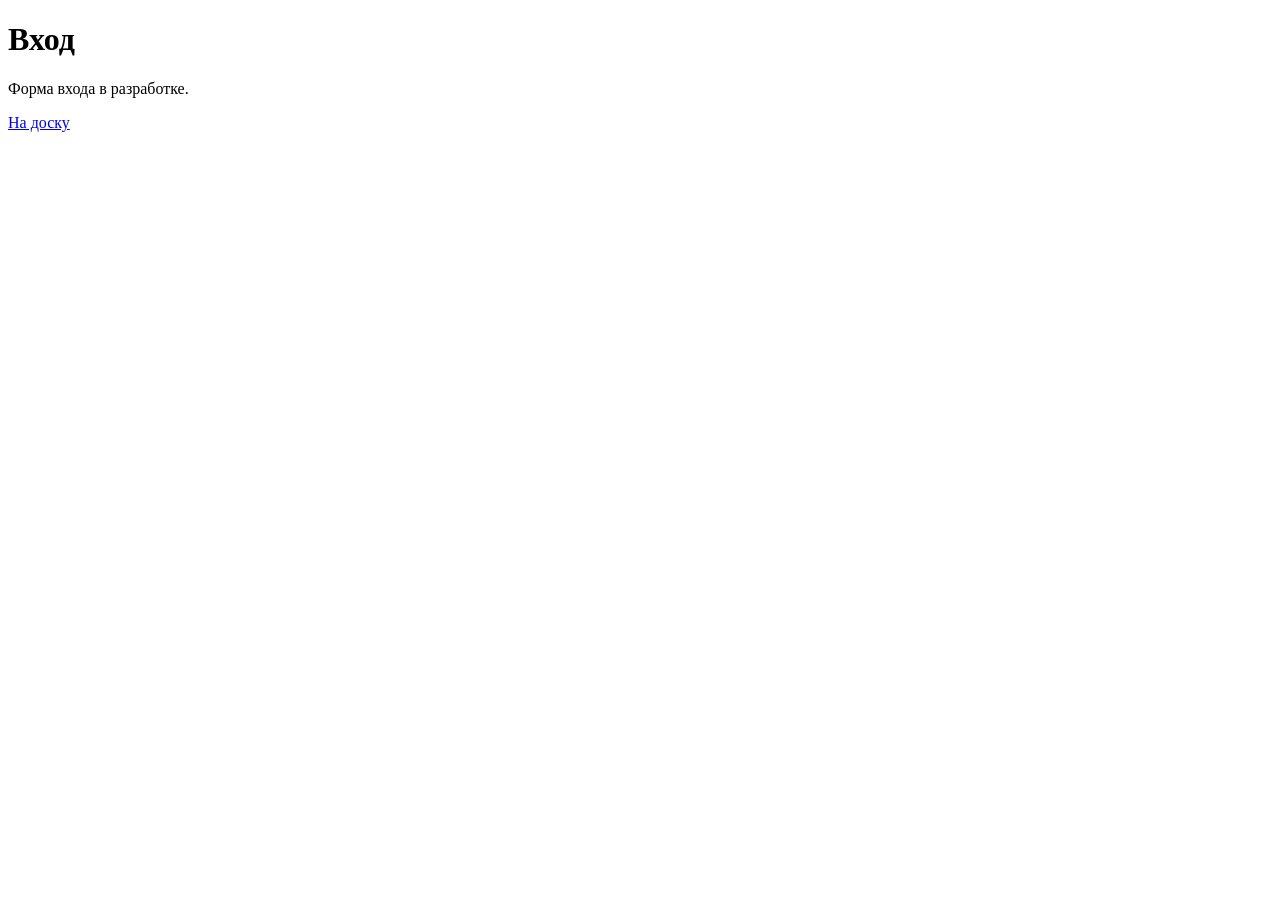
==== web/login.html @ 8d338f23 "Этап 0-3: скаффолд, модель, auth, задачи, тесты (16 тестов, go test OK) - go.mod + 4 зависимости (pg" ====
<!DOCTYPE html>
<html lang="ru">
<head>
  <meta charset="utf-8">
  <meta name="viewport" content="width=device-width, initial-scale=1">
  <title>Tracker — вход</title>
</head>
<body>
  <!-- Заглушка: страницу входа реализует FE2 (web/*.html). -->
  <h1>Вход</h1>
  <p>Форма входа в разработке.</p>
  <p><a href="/">На доску</a></p>
</body>
</html>
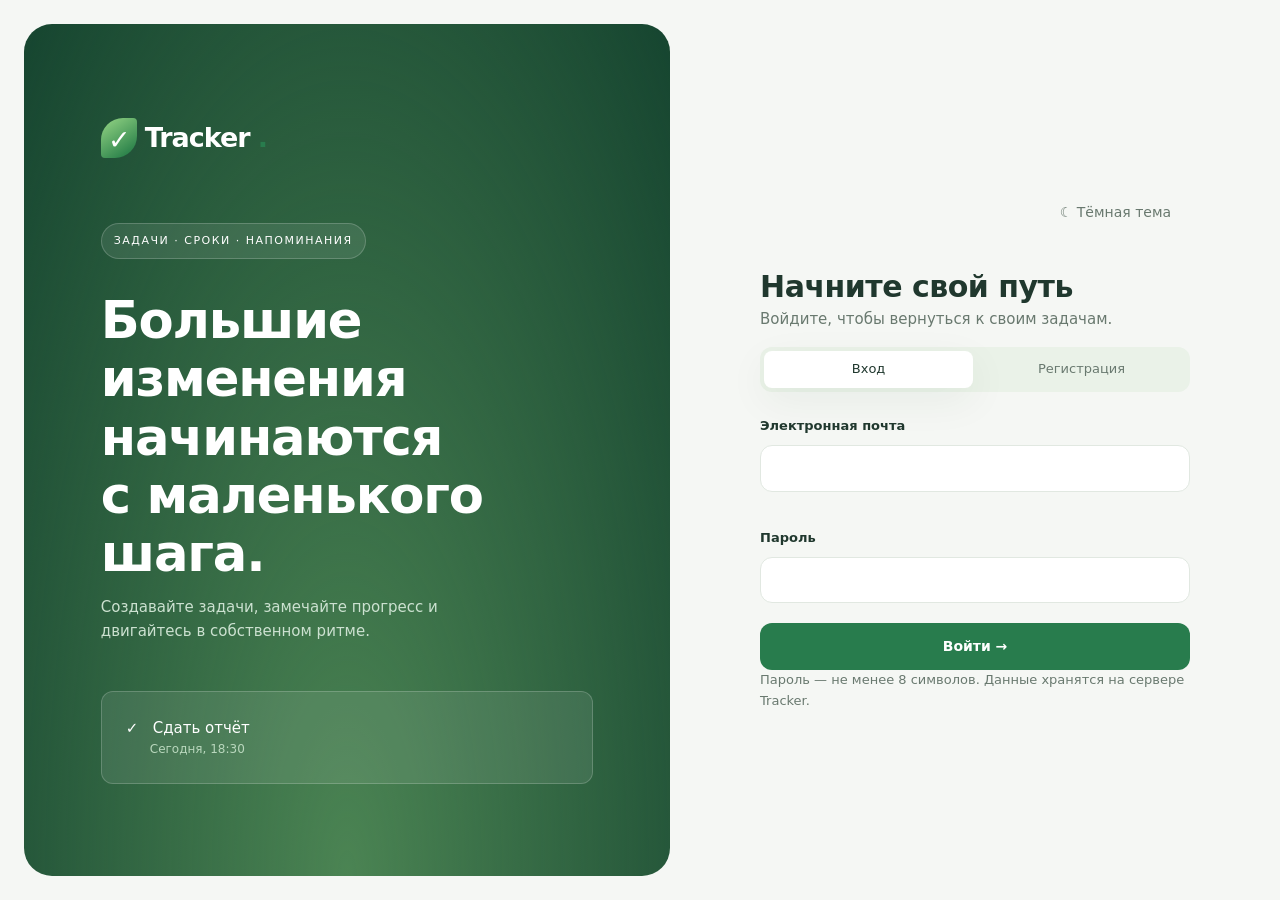
==== commit e6665ed9: "FE: фронтенд для web/ — дашборд, доска, список, напоминания, push" ====
--- a/web/login.html
+++ b/web/login.html
@@ -1,14 +1,63 @@
-<!DOCTYPE html>
+<!doctype html>
 <html lang="ru">
 <head>
   <meta charset="utf-8">
   <meta name="viewport" content="width=device-width, initial-scale=1">
   <title>Tracker — вход</title>
+  <link rel="stylesheet" href="css/tokens.css">
+  <link rel="stylesheet" href="css/base.css">
+  <link rel="stylesheet" href="css/components.css">
+  <link rel="stylesheet" href="css/pages.css">
+  <script type="module" src="js/app.js"></script>
 </head>
-<body>
-  <!-- Заглушка: страницу входа реализует FE2 (web/*.html). -->
-  <h1>Вход</h1>
-  <p>Форма входа в разработке.</p>
-  <p><a href="/">На доску</a></p>
+<body class="login">
+  <main class="login-layout">
+    <section class="login-story">
+      <a class="brand" href="login.html" aria-label="Tracker">
+        <span class="brand-icon" aria-hidden="true">✓</span>
+        Tracker<span class="dot">.</span>
+      </a>
+      <span class="pill">ЗАДАЧИ · СРОКИ · НАПОМИНАНИЯ</span>
+      <h1>Большие изменения<br>начинаются<br>с маленького шага.</h1>
+      <p>Создавайте задачи, замечайте прогресс и двигайтесь в собственном ритме.</p>
+      <div class="sample">✓ &nbsp; Сдать отчёт <span>Сегодня, 18:30</span></div>
+    </section>
+
+    <section class="login-form">
+      <button class="btn btn-ghost" type="button" data-theme-toggle>Сменить тему</button>
+      <h2 id="formTitle">Начните свой путь</h2>
+      <p id="formHint">Войдите, чтобы вернуться к своим задачам.</p>
+
+      <div class="auth-switch" role="tablist" aria-label="Вход или регистрация">
+        <button type="button" role="tab" data-mode="login" aria-selected="true">Вход</button>
+        <button type="button" role="tab" data-mode="register" aria-selected="false">Регистрация</button>
+      </div>
+
+      <form id="loginForm" novalidate>
+        <label class="field" id="nameField" for="name" hidden>Имя
+          <input id="name" name="name" type="text" maxlength="100" autocomplete="name">
+          <span class="field-error" data-error="name"></span>
+        </label>
+
+        <label class="field" for="email">Электронная почта
+          <input id="email" name="email" type="email" maxlength="254" autocomplete="email" required>
+          <span class="field-error" data-error="email"></span>
+        </label>
+
+        <label class="field" for="password">Пароль
+          <input id="password" name="password" type="password" autocomplete="current-password" required>
+          <span class="field-error" data-error="password"></span>
+        </label>
+
+        <p class="form-error" id="formError" role="alert" hidden></p>
+
+        <button class="btn btn-primary" type="submit" id="submitAuth">Войти →</button>
+      </form>
+
+      <p class="muted">Пароль — не менее 8 символов. Данные хранятся на сервере Tracker.</p>
+    </section>
+  </main>
+
+  <div class="toasts" id="toasts" role="status" aria-live="polite"></div>
 </body>
 </html>
--- a/web/css/tokens.css
+++ b/web/css/tokens.css
@@ -0,0 +1,209 @@
+/*
+ * Дизайн-токены Tracker.
+ * Единственный источник цветов, размеров и шрифтов.
+ * Палитра сохранена из исходного макета demo_web (зелёная тема).
+ */
+:root {
+  color-scheme: light;
+
+  /* Палитра */
+  --c-bg: #f5f7f4;
+  --c-surface: #ffffff;
+  --c-surface-2: #eaf2e8;
+  --c-border: #e1e8e1;
+  --c-border-strong: #c8d6c9;
+  --c-text: #20382e;
+  --c-text-2: #69796f;
+  --c-text-3: #8a9a8e;
+  --c-accent: #287c4d;
+  --c-accent-hover: #1f6340;
+  --c-accent-soft: #eaf2e8;
+  --c-on-accent: #ffffff;
+  --c-danger: #b42318;
+  --c-danger-hover: #912018;
+  --c-danger-soft: #fde8e6;
+  --c-warn: #b54708;
+  --c-warn-soft: #fdf0d5;
+  --c-ok: #287c4d;
+  --c-ok-soft: #e3f2e6;
+  --c-prio-low: #69796f;
+  --c-prio-medium: #b54708;
+  --c-prio-high: #b42318;
+  --c-hero: #194d36;
+  --c-hero-glow: #5c9164;
+  --c-hero-text: #d5e6d6;
+  --c-login: #164530;
+  --c-login-glow: #4b8453;
+  --c-login-text: #cce1d0;
+  --c-brand-1: #97d786;
+  --c-brand-2: #187340;
+  --c-backdrop: #0d211b99;
+  --c-overlay: #ffffff17;
+  --c-overlay-line: #ffffff30;
+  --c-hero-muted: #b9d7bd;
+  --c-ring: #b3df9a;
+  --c-skeleton: #e6ede6;
+  --c-skeleton-hi: #f3f7f2;
+  --c-toast-bg: #20382e;
+  --c-toast-text: #f5f7f4;
+  --c-white: #ffffff;
+
+  /* Типографика */
+  --font: system-ui, -apple-system, "Segoe UI", Roboto, "Noto Sans", sans-serif;
+  --fs-11: .6875rem;
+  --fs-12: .75rem;
+  --fs-13: .8125rem;
+  --fs-14: .875rem;
+  --fs-15: .9375rem;
+  --fs-16: 1rem;
+  --fs-20: 1.25rem;
+  --fs-22: 1.375rem;
+  --fs-24: 1.5rem;
+  --fs-27: 1.6875rem;
+  --fs-30: 1.875rem;
+  --fs-32: 2rem;
+  --fs-34: 2.125rem;
+  --fs-38: 2.375rem;
+  --fs-40: 2.5rem;
+  --fs-56: 3.5rem;
+  --fs-h1: clamp(var(--fs-30), 3vw, var(--fs-40));
+  --fs-login-h1: clamp(var(--fs-34), 4vw, var(--fs-56));
+  --lh-tight: 1.14;
+  --lh-title: 1.2;
+  --lh-title-sm: 1.35;
+  --lh-body: 1.6;
+  --fw-normal: 400;
+  --fw-medium: 600;
+  --fw-bold: 700;
+  --fw-extra: 750;
+  --ls-tight: -1.2px;
+  --ls-tight-sm: -.5px;
+  --ls-wide: 1.8px;
+  --ls-wider: 1.5px;
+  --ls-brand: -1px;
+  --ls-badge: .04em;
+
+  /* Отступы: шкала 4px */
+  --s-1: 4px;
+  --s-2: 8px;
+  --s-3: 12px;
+  --s-4: 16px;
+  --s-5: 24px;
+  --s-6: 32px;
+  --s-7: 48px;
+  --s-8: 64px;
+  --s-hero: 32px 38px;
+  --s-hero-sm: 26px;
+  --s-hero-xs: 24px 20px;
+  --s-sidebar: 32px 22px;
+  --s-sidebar-md: 24px 14px;
+  --s-sidebar-sm: 16px;
+  --s-btn: 11px 18px;
+  --s-btn-sm: 4px 8px;
+  --s-btn-xs: 2px 8px;
+  --s-login: clamp(30px, 6vw, 90px);
+  --s-login-sm: 30px;
+
+  /* Радиусы */
+  --r-sm: 4px;
+  --r-md: 8px;
+  --r-lg: 12px;
+  --r-xl: 18px;
+  --r-2xl: 22px;
+  --r-3xl: 28px;
+  --r-pill: 30px;
+  --r-brand: 22px 4px 22px 4px;
+  --r-bar: 7px 7px 0 0;
+  --r-full: 50%;
+
+  /* Тени и движение */
+  --sh-1: 0 12px 40px #163b2010;
+  --sh-2: 0 18px 50px #163b2026;
+  --sh-ring: 0 0 0 3px #287c4d33;
+  --dur: 150ms;
+  --dur-slow: 300ms;
+  --dur-shimmer: 1.4s;
+  --blur: 4px;
+
+  /* Размеры */
+  --bw-1: 1px;
+  --bw-2: 2px;
+  --bw-3: 3px;
+  --bw-7: 7px;
+  --bw-10: 10px;
+  --w-sidebar: 240px;
+  --w-sidebar-md: 200px;
+  --w-content: 1600px;
+  --w-search: 440px;
+  --w-dialog: min(480px, 92vw);
+  --w-dialog-lg: min(640px, 92vw);
+  --w-login-form: 430px;
+  --w-login-story: 420px;
+  --w-topbar-date: 160px;
+  --w-table-min: 760px;
+  --w-insight-min: 240px;
+  --size-brand-w: 36px;
+  --size-brand-h: 40px;
+  --size-ring: 150px;
+  --size-ring-sm: 100px;
+  --size-check: 44px;
+  --size-icon: 40px;
+  --size-avatar: 34px;
+  --size-dot: 7px;
+  --size-badge: 18px;
+  --size-bell: 42px;
+  --size-toast-max: 360px;
+  --size-skeleton-card: 84px;
+  --h-textarea: 96px;
+  --h-notifications: 60vh;
+  --z-header: 5;
+  --z-toast: 20;
+}
+
+[data-theme="dark"] {
+  color-scheme: dark;
+
+  --c-bg: #101a16;
+  --c-surface: #19271f;
+  --c-surface-2: #243d2e;
+  --c-border: #304237;
+  --c-border-strong: #3f5748;
+  --c-text: #e7efe8;
+  --c-text-2: #a2b4a6;
+  --c-text-3: #7f9284;
+  --c-accent: #90d7a5;
+  --c-accent-hover: #a9e5bb;
+  --c-accent-soft: #243d2e;
+  --c-on-accent: #101a16;
+  --c-danger: #f97066;
+  --c-danger-hover: #ff8f87;
+  --c-danger-soft: #3a1d1b;
+  --c-warn: #fdb022;
+  --c-warn-soft: #3a2a12;
+  --c-ok: #90d7a5;
+  --c-ok-soft: #1f3a29;
+  --c-prio-low: #a2b4a6;
+  --c-prio-medium: #fdb022;
+  --c-prio-high: #f97066;
+  --c-hero: #143726;
+  --c-hero-glow: #2f6b47;
+  --c-hero-text: #cfe3d2;
+  --c-login: #0f2b1e;
+  --c-login-glow: #2c5c3d;
+  --c-login-text: #c2d8c6;
+  --c-brand-1: #8fd07e;
+  --c-brand-2: #145c33;
+  --c-backdrop: #050d0a99;
+  --c-overlay: #ffffff10;
+  --c-overlay-line: #ffffff24;
+  --c-hero-muted: #a8c4ad;
+  --c-ring: #7fbd88;
+  --c-skeleton: #22352a;
+  --c-skeleton-hi: #2c4435;
+  --c-toast-bg: #e7efe8;
+  --c-toast-text: #101a16;
+  --c-white: #ffffff;
+  --sh-1: 0 12px 40px #0002;
+  --sh-2: 0 18px 50px #0004;
+  --sh-ring: 0 0 0 3px #90d7a533;
+}
--- a/web/css/base.css
+++ b/web/css/base.css
@@ -0,0 +1,331 @@
+/*
+ * База: reset, типографика, каркас страницы и навигация.
+ * Все значения — из tokens.css.
+ */
+*,
+*::before,
+*::after {
+  box-sizing: border-box;
+}
+
+html {
+  color-scheme: light;
+}
+
+html[data-theme="dark"] {
+  color-scheme: dark;
+}
+
+body {
+  margin: 0;
+  background: var(--c-bg);
+  color: var(--c-text);
+  font-family: var(--font);
+  font-size: var(--fs-15);
+  line-height: var(--lh-body);
+}
+
+h1,
+h2,
+h3,
+p,
+figure {
+  margin: 0;
+}
+
+h1 {
+  margin: var(--s-2) 0 var(--s-3);
+  font-size: var(--fs-h1);
+  line-height: var(--lh-title);
+  letter-spacing: var(--ls-tight);
+}
+
+h2 {
+  font-size: var(--fs-22);
+  line-height: var(--lh-title-sm);
+  letter-spacing: var(--ls-tight-sm);
+}
+
+h3 {
+  font-size: var(--fs-16);
+  line-height: var(--lh-title-sm);
+}
+
+p {
+  color: var(--c-text-2);
+}
+
+a {
+  color: inherit;
+  text-decoration: none;
+}
+
+button,
+input,
+select,
+textarea {
+  font: inherit;
+}
+
+button,
+a,
+input,
+select,
+textarea {
+  touch-action: manipulation;
+}
+
+button {
+  cursor: pointer;
+}
+
+img,
+svg {
+  max-width: 100%;
+}
+
+[hidden] {
+  display: none !important;
+}
+
+:focus-visible {
+  outline: var(--bw-3) solid var(--c-accent);
+  outline-offset: var(--s-1);
+}
+
+.visually-hidden {
+  position: absolute;
+  width: var(--bw-1);
+  height: var(--bw-1);
+  padding: 0;
+  margin: calc(var(--bw-1) * -1);
+  overflow: hidden;
+  clip: rect(0 0 0 0);
+  white-space: nowrap;
+  border: 0;
+}
+
+.muted {
+  color: var(--c-text-2);
+  font-size: var(--fs-13);
+}
+
+.spacer {
+  margin-left: auto;
+}
+
+/* Каркас страницы */
+.sidebar {
+  display: grid;
+  grid-template-columns: 1fr auto;
+  align-items: center;
+  gap: var(--s-3);
+  padding: var(--s-sidebar-sm);
+  background: var(--c-surface);
+  border-bottom: var(--bw-1) solid var(--c-border);
+}
+
+.workspace {
+  padding: 0 var(--s-4);
+}
+
+.topbar {
+  display: flex;
+  flex-wrap: wrap;
+  align-items: center;
+  justify-content: space-between;
+  gap: var(--s-3);
+  padding: var(--s-3) 0;
+  border-bottom: var(--bw-1) solid var(--c-border);
+  color: var(--c-text-2);
+  font-size: var(--fs-13);
+}
+
+.topbar-date {
+  max-width: var(--w-topbar-date);
+}
+
+.topbar-actions {
+  display: flex;
+  flex-wrap: wrap;
+  align-items: center;
+  justify-content: flex-end;
+  gap: var(--s-2);
+}
+
+.view {
+  padding-top: var(--s-5);
+}
+
+.footer {
+  padding: var(--s-6) 0;
+  color: var(--c-text-2);
+  font-size: var(--fs-12);
+  text-align: center;
+}
+
+/* Бренд */
+.brand {
+  display: flex;
+  align-items: center;
+  gap: var(--s-2);
+  font-size: var(--fs-27);
+  font-weight: var(--fw-extra);
+  letter-spacing: var(--ls-brand);
+}
+
+.brand-icon {
+  display: grid;
+  place-items: center;
+  width: var(--size-brand-w);
+  height: var(--size-brand-h);
+  border-radius: var(--r-brand);
+  background: linear-gradient(145deg, var(--c-brand-1), var(--c-brand-2));
+  color: var(--c-white);
+}
+
+.dot {
+  color: var(--c-accent);
+}
+
+.eyebrow {
+  color: var(--c-text-2);
+  font-size: var(--fs-11);
+  font-weight: var(--fw-bold);
+  letter-spacing: var(--ls-wide);
+  text-transform: uppercase;
+}
+
+/* Навигация */
+.nav {
+  display: grid;
+  grid-column: 1 / -1;
+  grid-template-columns: repeat(2, minmax(0, 1fr));
+  gap: var(--s-1);
+}
+
+.nav-link {
+  display: block;
+  padding: var(--s-2);
+  border: 0;
+  border-radius: var(--r-lg);
+  background: transparent;
+  color: var(--c-text);
+  font-size: var(--fs-12);
+  text-align: center;
+  transition: background var(--dur), color var(--dur);
+}
+
+.nav-link:hover {
+  background: var(--c-accent-soft);
+}
+
+.nav-link[aria-current="page"] {
+  background: var(--c-accent-soft);
+  color: var(--c-accent);
+  font-weight: var(--fw-bold);
+}
+
+.aside-note {
+  display: none;
+  margin-top: auto;
+  padding: var(--s-5) var(--s-4);
+  border-radius: var(--r-xl);
+  background: var(--c-accent-soft);
+  font-size: var(--fs-14);
+}
+
+.aside-note p {
+  font-size: var(--fs-12);
+}
+
+.sidebar-logout {
+  justify-self: end;
+  padding: var(--s-1) var(--s-3);
+  border: 0;
+  border-radius: var(--r-lg);
+  background: transparent;
+  color: var(--c-text-2);
+  font-size: var(--fs-12);
+}
+
+.sidebar-logout:hover {
+  background: var(--c-accent-soft);
+  color: var(--c-text);
+}
+
+@media (prefers-reduced-motion: reduce) {
+  *,
+  *::before,
+  *::after {
+    animation: none !important;
+    transition: none !important;
+  }
+}
+
+@media (min-width: 768px) {
+  .sidebar {
+    position: fixed;
+    inset: 0 auto 0 0;
+    width: var(--w-sidebar-md);
+    padding: var(--s-sidebar-md);
+    border-right: var(--bw-1) solid var(--c-border);
+    border-bottom: 0;
+    display: flex;
+    flex-direction: column;
+    align-items: stretch;
+    gap: var(--s-5);
+  }
+
+  .sidebar .eyebrow {
+    display: block;
+  }
+
+  .aside-note {
+    display: block;
+  }
+
+  .nav {
+    grid-template-columns: 1fr;
+    gap: var(--s-2);
+  }
+
+  .nav-link {
+    padding: var(--s-3) var(--s-4);
+    font-size: var(--fs-14);
+    text-align: left;
+  }
+
+  .sidebar-logout {
+    justify-self: auto;
+    padding: var(--s-3) var(--s-4);
+    font-size: var(--fs-14);
+  }
+
+  .workspace {
+    margin-left: var(--w-sidebar-md);
+    padding: 0 var(--s-5);
+  }
+
+  .topbar {
+    padding: var(--s-5) 0;
+  }
+
+  .view {
+    padding-top: var(--s-6);
+  }
+}
+
+@media (min-width: 1200px) {
+  .sidebar {
+    width: var(--w-sidebar);
+    padding: var(--s-sidebar);
+    gap: var(--s-5);
+  }
+
+  .workspace {
+    margin-left: var(--w-sidebar);
+    max-width: var(--w-content);
+    padding: 0 var(--s-7);
+  }
+}
--- a/web/css/components.css
+++ b/web/css/components.css
@@ -0,0 +1,494 @@
+/*
+ * Компоненты: кнопки, формы, панели, бейджи, диалоги, тосты, скелетоны.
+ * Все значения — из tokens.css.
+ */
+.btn {
+  padding: var(--s-btn);
+  border: var(--bw-1) solid var(--c-border);
+  border-radius: var(--r-lg);
+  background: var(--c-surface);
+  color: var(--c-text);
+  font-size: var(--fs-14);
+  transition: background var(--dur), border-color var(--dur), transform var(--dur);
+}
+
+.btn:hover {
+  background: var(--c-accent-soft);
+}
+
+.btn:active {
+  transform: translateY(var(--bw-1));
+}
+
+.btn:disabled {
+  opacity: .55;
+  cursor: not-allowed;
+}
+
+.btn-primary {
+  border-color: transparent;
+  background: var(--c-accent);
+  color: var(--c-on-accent);
+  font-weight: var(--fw-medium);
+}
+
+.btn-primary:hover {
+  background: var(--c-accent-hover);
+}
+
+.btn-ghost {
+  border-color: transparent;
+  background: transparent;
+  color: var(--c-text-2);
+}
+
+.btn-ghost:hover {
+  background: var(--c-accent-soft);
+  color: var(--c-text);
+}
+
+.btn-danger-ghost {
+  border-color: transparent;
+  background: transparent;
+  color: var(--c-danger);
+}
+
+.btn-danger-ghost:hover {
+  background: var(--c-danger-soft);
+}
+
+.btn-block {
+  width: 100%;
+}
+
+.btn-sm {
+  padding: var(--s-btn-xs);
+  font-size: var(--fs-12);
+}
+
+.btn-icon {
+  display: inline-grid;
+  place-items: center;
+  width: var(--size-icon);
+  height: var(--size-icon);
+  padding: 0;
+  border: var(--bw-1) solid var(--c-border);
+  border-radius: var(--r-lg);
+  background: var(--c-surface);
+  color: var(--c-text);
+  font-size: var(--fs-20);
+  transition: background var(--dur);
+}
+
+.btn-icon:hover {
+  background: var(--c-accent-soft);
+}
+
+/* Поля форм */
+.field {
+  display: block;
+  color: var(--c-text);
+  font-size: var(--fs-13);
+  font-weight: var(--fw-medium);
+}
+
+.field + .field {
+  margin-top: var(--s-4);
+}
+
+.field > input,
+.field > select,
+.field > textarea {
+  width: 100%;
+  margin-top: var(--s-2);
+  padding: var(--s-3) var(--s-4);
+  border: var(--bw-1) solid var(--c-border);
+  border-radius: var(--r-lg);
+  background: var(--c-surface);
+  color: var(--c-text);
+}
+
+textarea {
+  min-height: var(--h-textarea);
+  resize: vertical;
+}
+
+input:focus,
+select:focus,
+textarea:focus {
+  border-color: var(--c-accent);
+  outline: none;
+  box-shadow: var(--sh-ring);
+}
+
+[aria-invalid="true"] {
+  border-color: var(--c-danger);
+}
+
+.field-error {
+  display: block;
+  min-height: var(--s-4);
+  margin-top: var(--s-1);
+  color: var(--c-danger);
+  font-size: var(--fs-12);
+  font-weight: var(--fw-normal);
+}
+
+.form-error {
+  margin-bottom: var(--s-3);
+  padding: var(--s-2) var(--s-3);
+  border-radius: var(--r-md);
+  background: var(--c-danger-soft);
+  color: var(--c-danger);
+  font-size: var(--fs-13);
+}
+
+.field-row {
+  display: grid;
+  grid-template-columns: 1fr;
+  gap: var(--s-4);
+  margin-top: var(--s-4);
+}
+
+.field-row .field {
+  margin-top: 0;
+}
+
+.field-inline {
+  display: inline-flex;
+  align-items: center;
+  gap: var(--s-2);
+  color: var(--c-text-2);
+  font-size: var(--fs-13);
+}
+
+.field-inline select {
+  width: auto;
+  padding: var(--s-2) var(--s-3);
+  border: var(--bw-1) solid var(--c-border);
+  border-radius: var(--r-md);
+  background: var(--c-surface);
+  color: var(--c-text);
+}
+
+.search {
+  flex: 1 1 100%;
+  order: 3;
+}
+
+.search input {
+  width: 100%;
+  padding: var(--s-2) var(--s-4);
+  border: var(--bw-1) solid var(--c-border);
+  border-radius: var(--r-pill);
+  background: var(--c-surface);
+  color: var(--c-text);
+  font-size: var(--fs-13);
+}
+
+/* Панели и счётчики */
+.panel {
+  padding: var(--s-5);
+  border: var(--bw-1) solid var(--c-border);
+  border-radius: var(--r-xl);
+  background: var(--c-surface);
+  box-shadow: var(--sh-1);
+}
+
+.stat {
+  padding: var(--s-5);
+  border: var(--bw-1) solid var(--c-border);
+  border-radius: var(--r-xl);
+  background: var(--c-surface);
+  box-shadow: var(--sh-1);
+}
+
+.stat strong {
+  display: block;
+  font-size: var(--fs-30);
+  line-height: var(--lh-title);
+}
+
+.stat span {
+  color: var(--c-text-2);
+  font-size: var(--fs-13);
+}
+
+.stat.is-danger strong {
+  color: var(--c-danger);
+}
+
+.stat.is-warn strong {
+  color: var(--c-warn);
+}
+
+/* Бейджи */
+.badge {
+  display: inline-flex;
+  align-items: center;
+  gap: var(--s-1);
+  padding: var(--s-1) var(--s-2);
+  border-radius: var(--r-sm);
+  font-size: var(--fs-11);
+  font-weight: var(--fw-bold);
+  letter-spacing: var(--ls-badge);
+  text-transform: uppercase;
+}
+
+.badge-low {
+  background: var(--c-surface-2);
+  color: var(--c-prio-low);
+}
+
+.badge-medium {
+  background: var(--c-warn-soft);
+  color: var(--c-prio-medium);
+}
+
+.badge-high {
+  background: var(--c-danger-soft);
+  color: var(--c-prio-high);
+}
+
+.badge-status-todo {
+  background: var(--c-surface-2);
+  color: var(--c-text-2);
+}
+
+.badge-status-in_progress {
+  background: var(--c-accent-soft);
+  color: var(--c-accent);
+}
+
+.badge-status-done {
+  background: var(--c-ok-soft);
+  color: var(--c-ok);
+}
+
+/* Пилюля */
+.pill {
+  display: inline-block;
+  padding: var(--s-2) var(--s-3);
+  border: var(--bw-1) solid var(--c-overlay-line);
+  border-radius: var(--r-pill);
+  background: var(--c-overlay);
+  font-size: var(--fs-11);
+  letter-spacing: var(--ls-wider);
+}
+
+/* Колокольчик */
+.bell {
+  position: relative;
+  width: var(--size-bell);
+  height: var(--size-bell);
+}
+
+.badge-count {
+  position: absolute;
+  top: calc(var(--s-1) * -1);
+  right: calc(var(--s-1) * -1);
+  display: grid;
+  place-items: center;
+  min-width: var(--size-badge);
+  height: var(--size-badge);
+  padding: 0 var(--s-1);
+  border-radius: var(--r-pill);
+  background: var(--c-danger);
+  color: var(--c-white);
+  font-size: var(--fs-11);
+  font-weight: var(--fw-bold);
+}
+
+/* Диалоги */
+.dialog {
+  width: var(--w-dialog);
+  max-width: 92vw;
+  padding: var(--s-6);
+  border: var(--bw-1) solid var(--c-border);
+  border-radius: var(--r-2xl);
+  background: var(--c-surface);
+  color: var(--c-text);
+  box-shadow: var(--sh-2);
+}
+
+.dialog-lg {
+  width: var(--w-dialog-lg);
+}
+
+.dialog::backdrop {
+  background: var(--c-backdrop);
+  backdrop-filter: blur(var(--blur));
+}
+
+.dialog-head {
+  display: flex;
+  align-items: center;
+  justify-content: space-between;
+  gap: var(--s-4);
+  margin-bottom: var(--s-4);
+}
+
+.dialog-actions {
+  display: flex;
+  align-items: center;
+  gap: var(--s-2);
+  margin-top: var(--s-5);
+}
+
+/* Вкладки */
+.tabs {
+  display: flex;
+  gap: var(--s-1);
+  margin-bottom: var(--s-4);
+  padding: var(--s-1);
+  border-radius: var(--r-lg);
+  background: var(--c-surface-2);
+}
+
+.tab {
+  flex: 1;
+  padding: var(--s-2) var(--s-3);
+  border: 0;
+  border-radius: var(--r-md);
+  background: transparent;
+  color: var(--c-text-2);
+  font-size: var(--fs-13);
+  font-weight: var(--fw-medium);
+}
+
+.tab.is-active {
+  background: var(--c-surface);
+  color: var(--c-text);
+  box-shadow: var(--sh-1);
+}
+
+/* Тосты */
+.toasts {
+  position: fixed;
+  top: var(--s-5);
+  right: var(--s-5);
+  z-index: var(--z-toast);
+  display: grid;
+  gap: var(--s-2);
+  max-width: var(--size-toast-max);
+}
+
+.toast {
+  padding: var(--s-3) var(--s-4);
+  border-radius: var(--r-lg);
+  background: var(--c-toast-bg);
+  color: var(--c-toast-text);
+  box-shadow: var(--sh-2);
+  font-size: var(--fs-13);
+  transition: opacity var(--dur-slow), transform var(--dur-slow);
+}
+
+.toast.is-success {
+  background: var(--c-accent);
+  color: var(--c-on-accent);
+}
+
+.toast.is-error {
+  background: var(--c-danger);
+  color: var(--c-white);
+}
+
+.toast.is-hiding {
+  opacity: 0;
+  transform: translateY(calc(var(--s-1) * -1));
+}
+
+/* Скелетоны */
+.skeleton {
+  min-height: var(--size-skeleton-card);
+  border-radius: var(--r-lg);
+  background: linear-gradient(
+    90deg,
+    var(--c-skeleton) 25%,
+    var(--c-skeleton-hi) 50%,
+    var(--c-skeleton) 75%
+  );
+  background-size: 200% 100%;
+  animation: shimmer var(--dur-shimmer) infinite;
+}
+
+.skeleton-head {
+  min-height: var(--s-6);
+}
+
+.list-loading {
+  display: grid;
+  gap: var(--s-2);
+}
+
+@keyframes shimmer {
+  from {
+    background-position: 200% 0;
+  }
+
+  to {
+    background-position: -200% 0;
+  }
+}
+
+/* Пустые состояния и ошибки */
+.empty {
+  display: grid;
+  justify-items: center;
+  gap: var(--s-3);
+  padding: var(--s-7) var(--s-4);
+  text-align: center;
+}
+
+.empty-art {
+  display: grid;
+  place-items: center;
+  width: var(--s-7);
+  height: var(--s-7);
+  border-radius: var(--r-full);
+  background: var(--c-accent-soft);
+  color: var(--c-accent);
+  font-size: var(--fs-24);
+}
+
+.banner-error {
+  display: flex;
+  flex-wrap: wrap;
+  align-items: center;
+  justify-content: space-between;
+  gap: var(--s-3);
+  padding: var(--s-4);
+  border: var(--bw-1) solid var(--c-danger);
+  border-radius: var(--r-lg);
+  background: var(--c-danger-soft);
+  color: var(--c-danger);
+}
+
+.focus-bar {
+  display: flex;
+  flex-wrap: wrap;
+  align-items: center;
+  justify-content: space-between;
+  gap: var(--s-2);
+  margin-bottom: var(--s-3);
+  padding: var(--s-2) var(--s-3);
+  border-radius: var(--r-lg);
+  background: var(--c-accent-soft);
+  color: var(--c-accent);
+  font-size: var(--fs-12);
+}
+
+@media (min-width: 768px) {
+  .field-row {
+    grid-template-columns: 1fr 1fr;
+  }
+
+  .search {
+    flex: 0 1 auto;
+    order: 0;
+  }
+
+  .search input {
+    width: var(--w-search);
+  }
+}
--- a/web/css/pages.css
+++ b/web/css/pages.css
@@ -0,0 +1,677 @@
+/*
+ * Специфика страниц: аналитика, доска, список, напоминания, логин.
+ * Все значения — из tokens.css.
+ */
+.heading {
+  display: flex;
+  flex-wrap: wrap;
+  align-items: center;
+  justify-content: space-between;
+  gap: var(--s-2);
+  margin-bottom: var(--s-5);
+}
+
+/* Панель аналитики */
+.hero {
+  display: flex;
+  align-items: center;
+  justify-content: space-between;
+  gap: var(--s-4);
+  padding: var(--s-hero-xs);
+  border-radius: var(--r-2xl);
+  background:
+    radial-gradient(ellipse at top right, var(--c-hero-glow), transparent 65%),
+    var(--c-hero);
+  color: var(--c-white);
+  overflow: hidden;
+}
+
+.hero-body {
+  min-width: 0;
+}
+
+.hero h2 {
+  margin: var(--s-3) 0;
+  color: var(--c-white);
+  font-size: var(--fs-24);
+  overflow-wrap: anywhere;
+}
+
+.hero p {
+  color: var(--c-hero-text);
+  font-size: var(--fs-13);
+}
+
+.hero .pill {
+  color: var(--c-white);
+}
+
+.ring {
+  display: flex;
+  flex-shrink: 0;
+  flex-direction: column;
+  align-items: center;
+  justify-content: center;
+  width: var(--size-ring-sm);
+  height: var(--size-ring-sm);
+  border: var(--bw-7) solid var(--c-ring);
+  border-radius: var(--r-full);
+  text-align: center;
+}
+
+.ring strong {
+  font-size: var(--fs-24);
+  line-height: var(--lh-title);
+}
+
+.ring span {
+  padding: 0 var(--s-1);
+  color: var(--c-hero-text);
+  font-size: var(--fs-11);
+}
+
+.stats {
+  display: grid;
+  grid-template-columns: repeat(2, minmax(0, 1fr));
+  gap: var(--s-2);
+  margin: var(--s-4) 0 var(--s-5);
+}
+
+.insights {
+  display: grid;
+  grid-template-columns: 1fr;
+  gap: var(--s-3);
+  margin-bottom: var(--s-5);
+}
+
+.insight {
+  display: grid;
+  gap: var(--s-2);
+  padding: var(--s-4);
+  border: var(--bw-1) solid var(--c-border);
+  border-left: var(--bw-3) solid var(--c-accent);
+  border-radius: var(--r-lg);
+  background: var(--c-surface);
+  box-shadow: var(--sh-1);
+}
+
+.insight-warning {
+  border-left-color: var(--c-warn);
+}
+
+.insight-critical {
+  border-left-color: var(--c-danger);
+}
+
+.insight-title {
+  display: flex;
+  align-items: flex-start;
+  gap: var(--s-2);
+  font-size: var(--fs-14);
+  font-weight: var(--fw-bold);
+}
+
+.insight p {
+  font-size: var(--fs-13);
+}
+
+.insight .btn {
+  justify-self: start;
+  padding: var(--s-btn-xs);
+  font-size: var(--fs-12);
+}
+
+/* Фильтры и переключатель вида */
+.toolbar {
+  display: flex;
+  flex-wrap: wrap;
+  align-items: center;
+  justify-content: space-between;
+  gap: var(--s-3);
+  margin-bottom: var(--s-4);
+}
+
+.toolbar-filters {
+  display: flex;
+  flex-wrap: wrap;
+  align-items: center;
+  gap: var(--s-3);
+}
+
+.result-count {
+  color: var(--c-text-2);
+  font-size: var(--fs-12);
+}
+
+.view-switch {
+  display: inline-flex;
+  padding: var(--s-1);
+  border-radius: var(--r-lg);
+  background: var(--c-surface-2);
+}
+
+.view-switch button {
+  padding: var(--s-2) var(--s-3);
+  border: 0;
+  border-radius: var(--r-md);
+  background: transparent;
+  color: var(--c-text-2);
+  font-size: var(--fs-13);
+}
+
+.view-switch button[aria-pressed="true"] {
+  background: var(--c-surface);
+  color: var(--c-text);
+  box-shadow: var(--sh-1);
+}
+
+/* Kanban */
+.board {
+  display: grid;
+  grid-template-columns: 1fr;
+  gap: var(--s-4);
+  align-items: start;
+}
+
+.column {
+  padding: var(--s-3);
+  border: var(--bw-1) solid var(--c-border);
+  border-radius: var(--r-xl);
+  background: var(--c-surface);
+  box-shadow: var(--sh-1);
+}
+
+.column-head {
+  display: flex;
+  align-items: center;
+  gap: var(--s-2);
+  padding: var(--s-1) var(--s-1) var(--s-3);
+}
+
+.column-head h2 {
+  margin: 0;
+  color: var(--c-text-2);
+  font-size: var(--fs-14);
+  letter-spacing: var(--ls-badge);
+  text-transform: uppercase;
+}
+
+.column-head .btn-icon {
+  width: var(--size-avatar);
+  height: var(--size-avatar);
+  margin-left: auto;
+  font-size: var(--fs-16);
+}
+
+.count {
+  min-width: var(--size-badge);
+  padding: 0 var(--s-1);
+  border-radius: var(--r-pill);
+  background: var(--c-surface-2);
+  color: var(--c-text-2);
+  font-size: var(--fs-11);
+  text-align: center;
+}
+
+.column-body {
+  display: grid;
+  gap: var(--s-2);
+  min-height: var(--s-7);
+  padding: var(--s-2);
+  border-radius: var(--r-lg);
+  background: var(--c-bg);
+}
+
+.column-body.is-over {
+  background: var(--c-accent-soft);
+  outline: var(--bw-2) dashed var(--c-accent);
+  outline-offset: calc(var(--bw-2) * -1);
+}
+
+.column-empty {
+  padding: var(--s-4) var(--s-2);
+  color: var(--c-text-3);
+  font-size: var(--fs-12);
+  text-align: center;
+}
+
+.card {
+  display: grid;
+  gap: var(--s-2);
+  padding: var(--s-3);
+  border: var(--bw-1) solid var(--c-border);
+  border-radius: var(--r-lg);
+  background: var(--c-surface);
+  box-shadow: var(--sh-1);
+  cursor: grab;
+  transition: transform var(--dur), box-shadow var(--dur), opacity var(--dur);
+}
+
+.card:hover {
+  transform: translateY(calc(var(--bw-1) * -1));
+  box-shadow: var(--sh-2);
+}
+
+.card:active {
+  cursor: grabbing;
+}
+
+.card.is-dragging {
+  opacity: .55;
+}
+
+.card-title {
+  color: var(--c-text);
+  font-size: var(--fs-14);
+  font-weight: var(--fw-medium);
+  overflow-wrap: anywhere;
+}
+
+.card-meta {
+  display: flex;
+  flex-wrap: wrap;
+  align-items: center;
+  gap: var(--s-2);
+  color: var(--c-text-2);
+  font-size: var(--fs-11);
+}
+
+.card-due {
+  color: var(--c-text-2);
+}
+
+.card-due.is-soon {
+  color: var(--c-warn);
+  font-weight: var(--fw-medium);
+}
+
+.card-due.is-overdue {
+  color: var(--c-danger);
+  font-weight: var(--fw-medium);
+}
+
+.card-reminders {
+  margin-left: auto;
+}
+
+/* Список */
+.list-wrap {
+  overflow-x: auto;
+  border: var(--bw-1) solid var(--c-border);
+  border-radius: var(--r-xl);
+  background: var(--c-surface);
+  box-shadow: var(--sh-1);
+}
+
+.task-table {
+  width: 100%;
+  min-width: var(--w-table-min);
+  border-collapse: collapse;
+  font-size: var(--fs-13);
+}
+
+.task-table th,
+.task-table td {
+  padding: var(--s-3) var(--s-4);
+  border-bottom: var(--bw-1) solid var(--c-border);
+  text-align: left;
+  vertical-align: middle;
+}
+
+.task-table th {
+  background: var(--c-surface-2);
+  color: var(--c-text-2);
+  font-size: var(--fs-11);
+  font-weight: var(--fw-bold);
+  letter-spacing: var(--ls-badge);
+  text-transform: uppercase;
+}
+
+.task-table tbody tr:hover {
+  background: var(--c-accent-soft);
+}
+
+.task-table tr:last-child td {
+  border-bottom: 0;
+}
+
+.task-name {
+  padding: 0;
+  border: 0;
+  background: transparent;
+  color: var(--c-text);
+  font-weight: var(--fw-medium);
+  text-align: left;
+  overflow-wrap: anywhere;
+}
+
+.task-name:hover {
+  color: var(--c-accent);
+}
+
+.sort-btn {
+  display: inline-flex;
+  align-items: center;
+  gap: var(--s-1);
+  padding: 0;
+  border: 0;
+  background: transparent;
+  color: inherit;
+  font: inherit;
+  letter-spacing: inherit;
+  text-transform: inherit;
+}
+
+.task-actions {
+  display: flex;
+  justify-content: flex-end;
+  gap: var(--s-1);
+}
+
+.status-select {
+  width: auto;
+  padding: var(--s-1) var(--s-2);
+  border: var(--bw-1) solid var(--c-border);
+  border-radius: var(--r-md);
+  background: var(--c-surface);
+  color: var(--c-text);
+  font-size: var(--fs-12);
+}
+
+/* Напоминания */
+.reminder-limit {
+  margin-bottom: var(--s-2);
+  color: var(--c-text-2);
+  font-size: var(--fs-12);
+}
+
+.reminders {
+  display: grid;
+  gap: var(--s-2);
+  margin-bottom: var(--s-4);
+}
+
+.reminder {
+  display: flex;
+  align-items: center;
+  gap: var(--s-3);
+  padding: var(--s-3);
+  border: var(--bw-1) solid var(--c-border);
+  border-radius: var(--r-lg);
+  background: var(--c-surface-2);
+}
+
+.reminder-main {
+  flex: 1;
+  min-width: 0;
+}
+
+.reminder-time {
+  color: var(--c-text);
+  font-size: var(--fs-13);
+  font-weight: var(--fw-medium);
+}
+
+.reminder-message {
+  color: var(--c-text-2);
+  font-size: var(--fs-12);
+  overflow-wrap: anywhere;
+}
+
+.reminder-form {
+  display: grid;
+  grid-template-columns: 1fr;
+  gap: var(--s-2);
+  align-items: end;
+}
+
+.reminder-form .field {
+  margin-top: 0;
+}
+
+/* Уведомления */
+.notifications-actions {
+  display: flex;
+  flex-wrap: wrap;
+  gap: var(--s-2);
+  margin-bottom: var(--s-4);
+}
+
+.notifications {
+  display: grid;
+  gap: var(--s-2);
+  max-height: var(--h-notifications);
+  overflow-y: auto;
+}
+
+.notification {
+  display: grid;
+  gap: var(--s-1);
+  padding: var(--s-3);
+  border: var(--bw-1) solid var(--c-border);
+  border-radius: var(--r-lg);
+  background: var(--c-surface);
+  color: var(--c-text);
+  text-align: left;
+}
+
+.notification:hover {
+  background: var(--c-accent-soft);
+}
+
+.notification.is-unread {
+  border-color: var(--c-accent);
+  background: var(--c-accent-soft);
+}
+
+.notification-title {
+  font-size: var(--fs-13);
+  font-weight: var(--fw-medium);
+}
+
+.notification-body {
+  color: var(--c-text-2);
+  font-size: var(--fs-13);
+  overflow-wrap: anywhere;
+}
+
+.notification-time {
+  color: var(--c-text-3);
+  font-size: var(--fs-11);
+}
+
+/* Логин */
+.login-layout {
+  display: grid;
+  grid-template-columns: 1fr;
+  gap: var(--s-3);
+  min-height: 100vh;
+  padding: var(--s-3);
+}
+
+.login-story {
+  display: flex;
+  flex-direction: column;
+  align-items: start;
+  justify-content: center;
+  padding: var(--s-login-sm);
+  border-radius: var(--r-3xl);
+  background:
+    radial-gradient(ellipse at bottom, var(--c-login-glow), transparent),
+    var(--c-login);
+  color: var(--c-white);
+}
+
+.login-story .brand {
+  margin-bottom: var(--s-6);
+  color: var(--c-white);
+}
+
+.login-story h1 {
+  margin-top: var(--s-5);
+  font-size: var(--fs-34);
+  line-height: var(--lh-tight);
+}
+
+.login-story p {
+  max-width: var(--w-login-story);
+  color: var(--c-login-text);
+}
+
+.sample {
+  display: none;
+  width: 100%;
+  margin-top: var(--s-7);
+  padding: var(--s-5);
+  border: var(--bw-1) solid var(--c-overlay-line);
+  border-radius: var(--r-lg);
+  background: var(--c-overlay);
+  color: var(--c-white);
+}
+
+.sample span {
+  display: block;
+  padding-left: var(--s-5);
+  color: var(--c-hero-muted);
+  font-size: var(--fs-12);
+}
+
+.login-form {
+  align-self: center;
+  width: var(--w-login-form);
+  max-width: 90%;
+  margin: auto;
+  padding: var(--s-4) 0 var(--s-7);
+}
+
+.login-form h2 {
+  clear: both;
+  padding-top: var(--s-5);
+  font-size: var(--fs-30);
+}
+
+.login-form [data-theme-toggle] {
+  float: right;
+}
+
+.login-form .btn-primary {
+  width: 100%;
+}
+
+.auth-switch {
+  display: flex;
+  gap: var(--s-1);
+  margin: var(--s-4) 0 var(--s-5);
+  padding: var(--s-1);
+  border-radius: var(--r-lg);
+  background: var(--c-surface-2);
+}
+
+.auth-switch button {
+  flex: 1;
+  padding: var(--s-2);
+  border: 0;
+  border-radius: var(--r-md);
+  background: transparent;
+  color: var(--c-text-2);
+  font-size: var(--fs-13);
+}
+
+.auth-switch button[aria-selected="true"] {
+  background: var(--c-surface);
+  color: var(--c-text);
+  box-shadow: var(--sh-1);
+}
+
+@media (min-width: 768px) {
+  .heading {
+    gap: var(--s-5);
+  }
+
+  .hero {
+    padding: var(--s-hero-sm);
+  }
+
+  .hero h2 {
+    font-size: var(--fs-27);
+  }
+
+  .stats {
+    gap: var(--s-4);
+    margin: var(--s-5) 0 var(--s-6);
+  }
+
+  .insights {
+    grid-template-columns: repeat(auto-fit, minmax(var(--w-insight-min), 1fr));
+  }
+
+  .reminder-form {
+    grid-template-columns: 1fr 1fr auto;
+  }
+
+  .login-layout {
+    gap: var(--s-5);
+    padding: var(--s-5);
+  }
+
+  .login-story {
+    padding: var(--s-login);
+  }
+
+  .login-story .brand {
+    margin-bottom: var(--s-8);
+  }
+
+  .login-story h1 {
+    font-size: var(--fs-login-h1);
+    margin-top: var(--s-6);
+  }
+
+  .sample {
+    display: block;
+  }
+
+  .login-form {
+    padding: 0;
+  }
+
+  .login-form h2 {
+    padding-top: var(--s-6);
+  }
+}
+
+@media (min-width: 1200px) {
+  .hero {
+    padding: var(--s-hero);
+  }
+
+  .hero h2 {
+    font-size: var(--fs-32);
+  }
+
+  .ring {
+    width: var(--size-ring);
+    height: var(--size-ring);
+    border-width: var(--bw-10);
+  }
+
+  .ring strong {
+    font-size: var(--fs-38);
+  }
+
+  .ring span {
+    font-size: var(--fs-12);
+  }
+
+  .stats {
+    grid-template-columns: repeat(4, minmax(0, 1fr));
+  }
+
+  .board {
+    grid-template-columns: repeat(3, minmax(0, 1fr));
+  }
+
+  .login-layout {
+    grid-template-columns: 1.15fr 1fr;
+  }
+}
